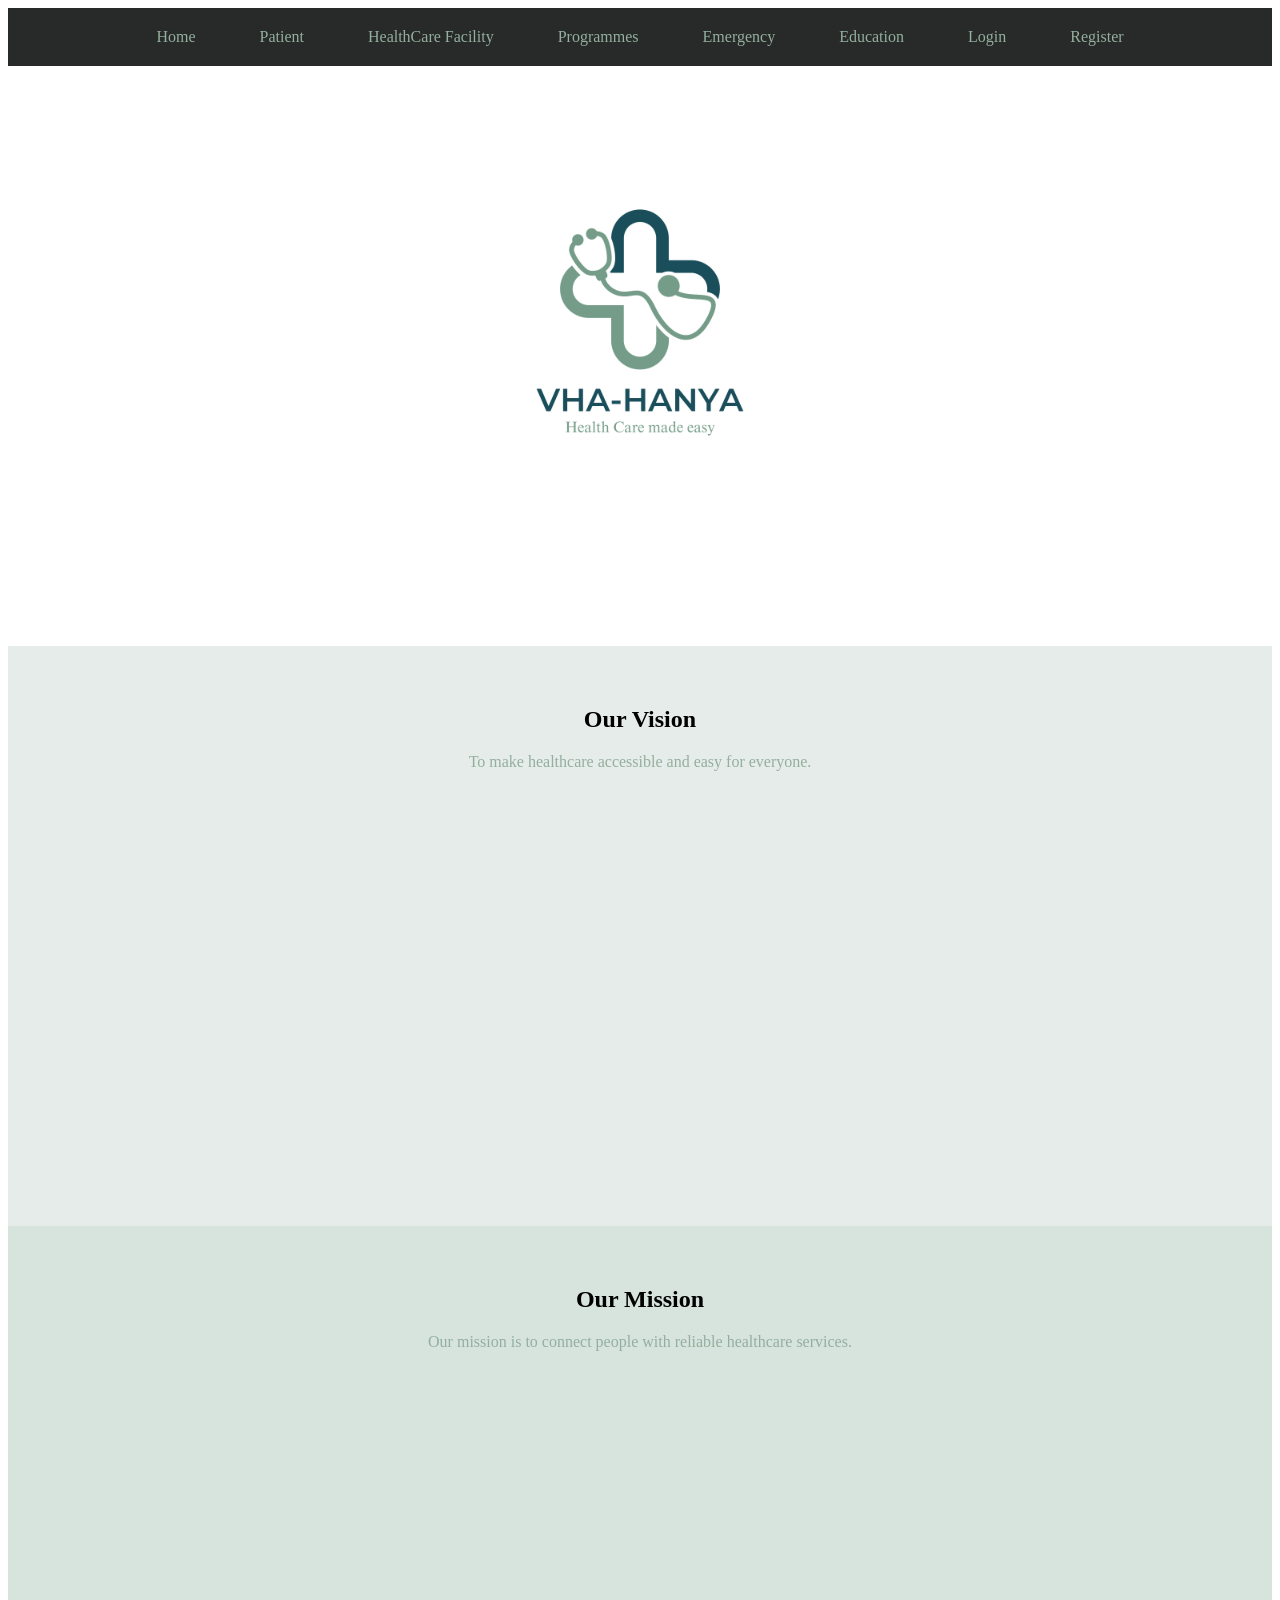
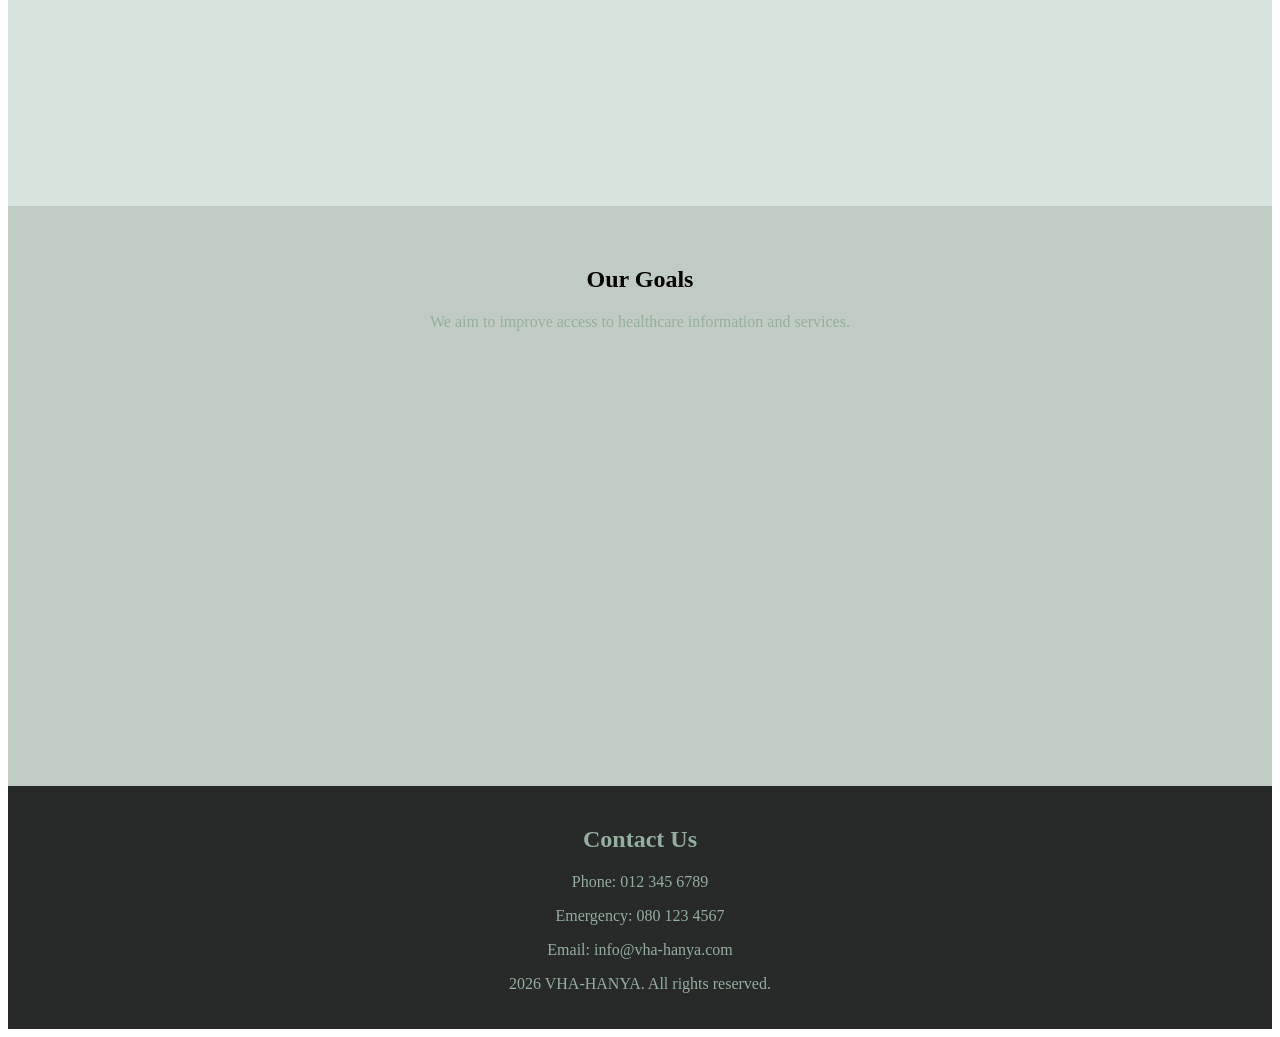
==== index.html @ 6ae0b3c8 "Rename homepage.html.html to index.html" ====
<!DOCTYPE html>
<html lang="en">
<head>
    <meta charset="UTF-8">
    <meta name="viewport" content="width=device-width, initial-scale=1.0">
    <title>VHA-HANYA</title>

    <link rel="icon" type="image/png" href="./VHA-HANYA.png?v=2">
    <link rel="stylesheet" href="style.css">
</head>

<body>

    <header>
        
        <nav>
            <a href ="VHA-HANYA Homepage.html">Home</a>
            <a href="Patient.html">Patient</a>
            <a href="HealthCare.html">HealthCare Facility</a>
            <a href="Programmes.html">Programmes</a>
            <a href="Emergencies.html">Emergency</a>
            <a href="HealthEducation.html">Education</a>
            <a href="Login.html">Login</a>
            <a href="Registration.html">Register</a>
        </nav>
    </header>
<main>

    <section id="home">
        <img src="./VHA-HANYA.png" alt="VHA-HANYA Logo" class="pic">
       
    </section>

    <section id="vision">
        <h2>Our Vision</h2>
        <p>To make healthcare accessible and easy for everyone.</p>
    </section>

    <section id="mission">
        <h2>Our Mission</h2>
        <p>Our mission is to connect people with reliable healthcare services.</p>
    </section>

    <section id="goals">
        <h2>Our Goals</h2>
        <p>We aim to improve access to healthcare information and services.</p>
    </section>

</main><footer>
    <h2>Contact Us</h2>

    <p>Phone: 012 345 6789</p>
    <p>Emergency: 080 123 4567</p>
    <p>Email: info@vha-hanya.com</p>

    <p> 2026 VHA-HANYA. All rights reserved.</p>
</footer>


</body>
</html>
---- style.css ----
header {
    text-align: center;
    padding: 20px;
    background-color: rgb(39, 42, 40);
}

nav a {
    margin: 0 30px;
    color: rgb(148, 174, 159);
    text-decoration: none;
}
.pic {
    width: 400px;
    height: auto;
    display: block;
    margin: 20px auto;
}
footer{
    text-align: center;
    padding:20px;
    color:rgb(61, 97, 32);
    background-color: rgb(39,42,40)
}
footer h2,p{
    color:rgb(148, 174, 159)
}
html{
    scroll-behavior: smooth;
}
section {
    min-height: 500px;
    padding: 40px;
    text-align: center;
}
#vision {
    background-color: rgb(229, 236, 233);
}

#mission {
    background-color: rgb(215, 228, 222);
}

#goals {
    background-color: rgb(192, 204, 195);
}
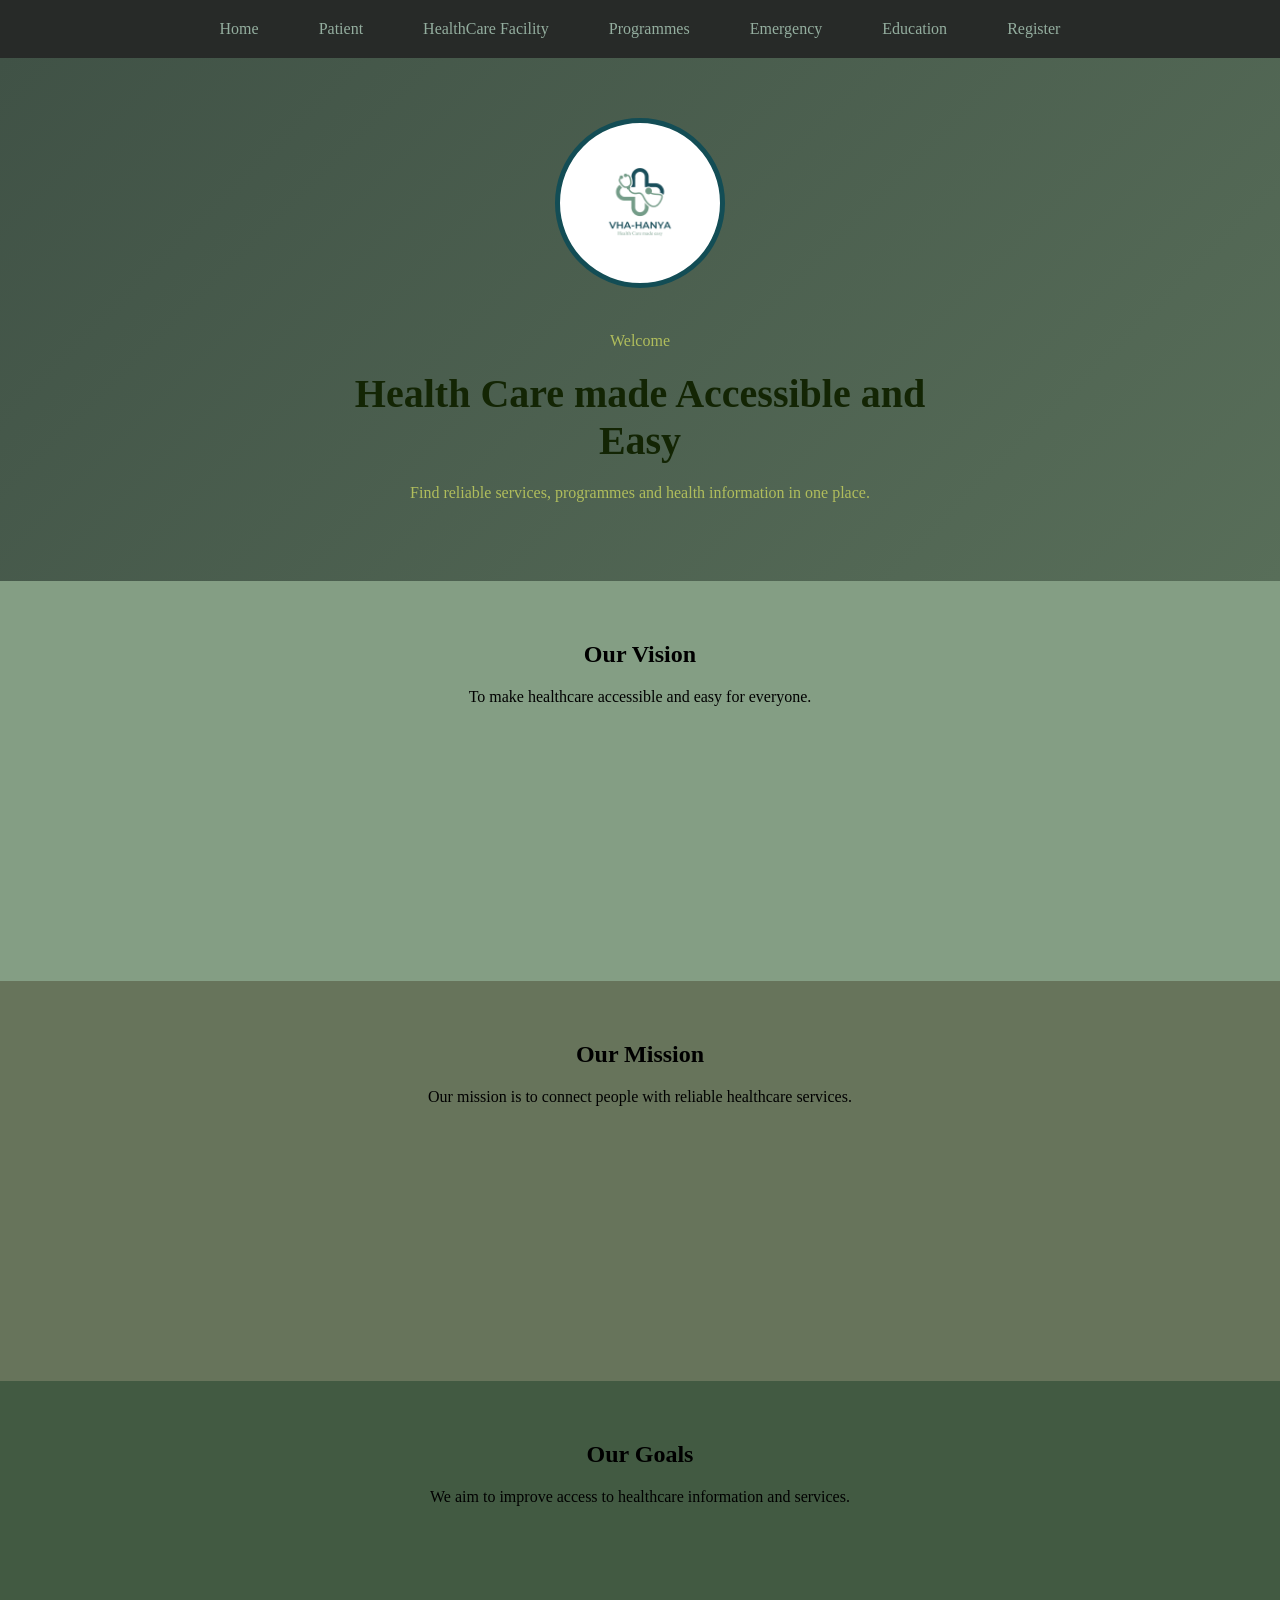
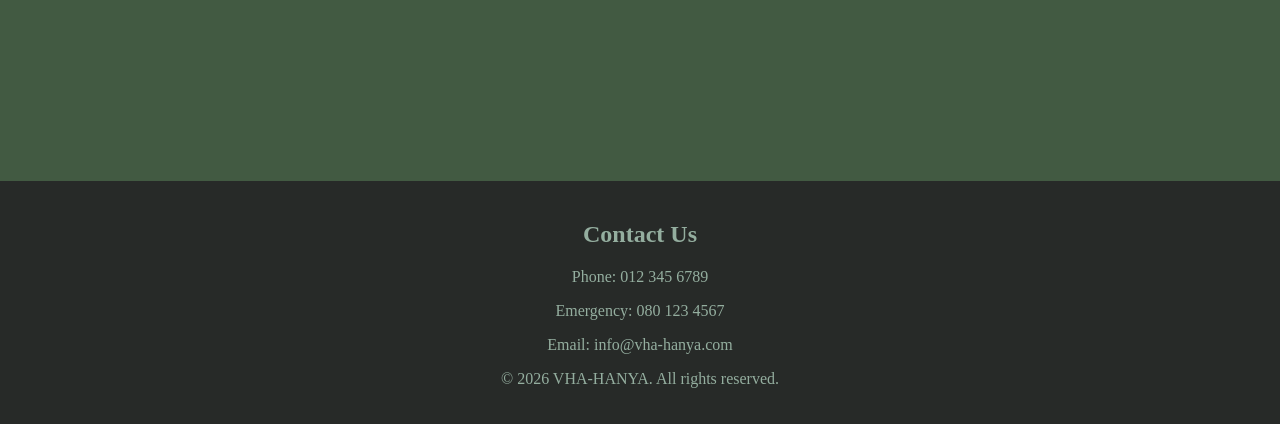
==== commit 0cb1b4a4: "Update homepage, registration and emergency pages" ====
--- a/index.html
+++ b/index.html
@@ -1,8 +1,10 @@
 <!DOCTYPE html>
 <html lang="en">
+
 <head>
     <meta charset="UTF-8">
     <meta name="viewport" content="width=device-width, initial-scale=1.0">
+
     <title>VHA-HANYA</title>
 
     <link rel="icon" type="image/png" href="./VHA-HANYA.png?v=2">
@@ -12,50 +14,67 @@
 <body>
 
     <header>
-        
         <nav>
-            <a href ="VHA-HANYA Homepage.html">Home</a>
+            <a href="index.html">Home</a>
             <a href="Patient.html">Patient</a>
             <a href="HealthCare.html">HealthCare Facility</a>
             <a href="Programmes.html">Programmes</a>
             <a href="Emergencies.html">Emergency</a>
             <a href="HealthEducation.html">Education</a>
-            <a href="Login.html">Login</a>
             <a href="Registration.html">Register</a>
         </nav>
     </header>
-<main>
 
-    <section id="home">
-        <img src="./VHA-HANYA.png" alt="VHA-HANYA Logo" class="pic">
-       
-    </section>
+    <main>
 
-    <section id="vision">
-        <h2>Our Vision</h2>
-        <p>To make healthcare accessible and easy for everyone.</p>
-    </section>
+        <!-- Hero Section: logo on the left, text on the right -->
+        <section id="home">
+            <img src="./VHA-HANYA.png" alt="VHA-HANYA Logo" class="pic">
 
-    <section id="mission">
-        <h2>Our Mission</h2>
-        <p>Our mission is to connect people with reliable healthcare services.</p>
-    </section>
+            <div class="home-text">
+                <p class="home-label">Welcome</p>
+                <h1>Health Care made Accessible and Easy</h1>
+                <p class="home-sub">Find reliable services, programmes and health information in one place.</p>
+            </div>
+        </section>
 
-    <section id="goals">
-        <h2>Our Goals</h2>
-        <p>We aim to improve access to healthcare information and services.</p>
-    </section>
+        <!-- Vision -->
+        <section id="vision">
+            <h2>Our Vision</h2>
+            <p>To make healthcare accessible and easy for everyone.</p>
+        </section>
 
-</main><footer>
-    <h2>Contact Us</h2>
+        <!-- Mission -->
+        <section id="mission">
+            <h2>Our Mission</h2>
+            <p>
+                Our mission is to connect people with reliable
+                healthcare services.
+            </p>
+        </section>
 
-    <p>Phone: 012 345 6789</p>
-    <p>Emergency: 080 123 4567</p>
-    <p>Email: info@vha-hanya.com</p>
+        <!-- Goals -->
+        <section id="goals">
+            <h2>Our Goals</h2>
+            <p>
+                We aim to improve access to healthcare information
+                and services.
+            </p>
+        </section>
 
-    <p> 2026 VHA-HANYA. All rights reserved.</p>
-</footer>
+    </main>
 
+    <!-- Footer -->
+    <footer>
+        <h2>Contact Us</h2>
+
+        <p>Phone: 012 345 6789</p>
+        <p>Emergency: 080 123 4567</p>
+        <p>Email: info@vha-hanya.com</p>
+
+        <p>&copy; 2026 VHA-HANYA. All rights reserved.</p>
+    </footer>
 
 </body>
-</html>
+
+</html>
--- a/style.css
+++ b/style.css
@@ -1,45 +1,160 @@
+/* ---------- Base ---------- */
+html {
+    scroll-behavior: smooth;
+}
+ 
+body {
+    margin: 0;
+    font-family: Georgia, "Times New Roman", serif;
+}
+ 
+/* ---------- Header and navigation ---------- */
 header {
     text-align: center;
     padding: 20px;
     background-color: rgb(39, 42, 40);
 }
-
+ 
+nav {
+    display: flex;
+    flex-wrap: wrap;
+    justify-content: center;
+    gap: 10px 0;
+}
+ 
 nav a {
     margin: 0 30px;
     color: rgb(148, 174, 159);
     text-decoration: none;
 }
-.pic {
-    width: 400px;
-    height: auto;
-    display: block;
-    margin: 20px auto;
+ 
+nav a:hover,
+nav a:focus-visible {
+    color: rgb(192, 204, 195);
+    text-decoration: underline;
 }
-footer{
-    text-align: center;
-    padding:20px;
-    color:rgb(61, 97, 32);
-    background-color: rgb(39,42,40)
-}
-footer h2,p{
-    color:rgb(148, 174, 159)
-}
-html{
-    scroll-behavior: smooth;
-}
+ 
+/* ---------- Sections (shared) ---------- */
 section {
-    min-height: 500px;
+    min-height: 320px;
     padding: 40px;
     text-align: center;
 }
-#vision {
-    background-color: rgb(229, 236, 233);
+ 
+/* ---------- Hero: logo on the left, text on the right ---------- */
+
+#home {
+    display: flex;
+    flex-direction: column;
+    align-items: center;
+    justify-content: center;
+    gap: 24px;
+    min-height: 420px;
+    padding: 60px 8%;
+    box-sizing: border-box;
+    background:  linear-gradient(135deg, #405246, #586e59);
+    ;
 }
 
-#mission {
-    background-color: rgb(215, 228, 222);
+
+.pic {
+    width: 170px;
+    height: 170px;
+    flex-shrink: 0;
+    display: block;
+    margin: 0 auto;
+    padding: 20px;
+    box-sizing: border-box;
+    border-radius: 50%;
+    object-fit: contain;
+    background-color: white;
+    border: 5px solid rgb(19, 77, 85);
 }
 
+ 
+
+.home-text {
+    display: block;
+    visibility: visible;
+    opacity: 1;
+    position: relative;
+    z-index: 10;
+    width: 100%;
+    max-width: 640px;
+    text-align: center;
+}
+
+.home-text h1 {
+    color: rgb(19, 37, 4);
+    font-size: 2.5rem;
+    margin: 10px 0;
+}
+
+.home-text p {
+    color: rgb(176, 189, 92);
+    line-height: 1.6;
+}
+
+ 
+/* ---------- Vision, mission, goals ---------- */
+#vision {
+    background-color: rgb(132, 158, 132);
+}
+ 
+#mission {
+    background-color: rgb(103, 116, 91);
+}
+ 
 #goals {
-    background-color: rgb(192, 204, 195);
-}+    background-color: rgb(66, 90, 66);
+}
+ 
+/* ---------- Footer ---------- */
+footer {
+    text-align: center;
+    padding: 20px;
+    background-color: rgb(39, 42, 40);
+}
+ 
+footer h2,
+footer p {
+    color: rgb(148, 174, 159);
+}
+ 
+/* ---------- Phones: logo on top, text below ---------- */
+@media (max-width: 700px) {
+    #home {
+        flex-direction: column;
+        gap: 32px;
+        padding: 50px 6%;
+    }
+ 
+    .pic {
+        width: 190px;
+        height: 190px;
+        padding: 22px;
+    }
+ 
+    .home-text h1 {
+        font-size: 2rem;
+    }
+ 
+    nav a {
+        margin: 0 14px;
+    }
+}
+#home .home-text {
+    display: block !important;
+    visibility: visible !important;
+    opacity: 1 !important;
+    position: static !important;
+    width: 100%;
+    max-width: 640px;
+    height: auto !important;
+    overflow: visible !important;
+    color: white !important;
+    text-align: center;
+}
+
+
+
